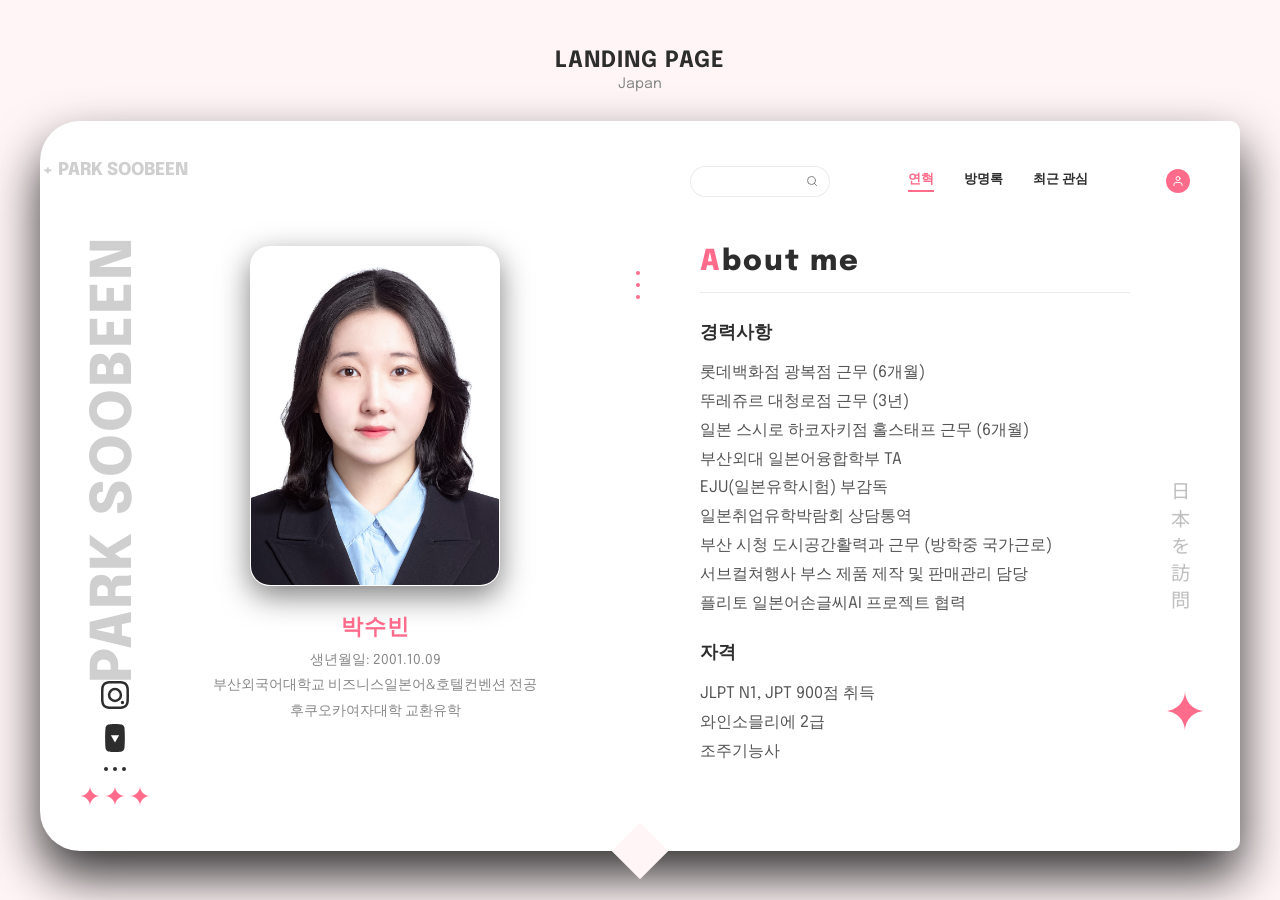
==== index.html @ f4c3bde8 "Initial commit" ====
<!DOCTYPE html>
<html lang="en">

<head>
    <meta charset="UTF-8">
    <meta name="viewport" content="width=device-width, initial-scale=1.0">
    <title>Landing Page - Japan</title>
    <link rel="preconnect" href="https://fonts.googleapis.com">
    <link rel="preconnect" href="https://fonts.gstatic.com" crossorigin>
    <link
        href="https://fonts.googleapis.com/css2?family=Epilogue:wght@400;600;700;800;900&family=Noto+Sans+JP:wght@400;700;900&display=swap"
        rel="stylesheet">
    <link rel="stylesheet" href="style.css">
</head>

<body>

    <div class="header-title">
        <h1>LANDING PAGE</h1>
        <p>Japan</p>
    </div>

    <div class="landing-card">
        <!-- Left Column -->
        <div class="left-col">
            <div class="left-branding">
                <div class="plus-japan">+ PARK SOOBEEN</div>
                <div class="vert-title">PARK SOOBEEN</div>
                <div class="vert-jp-text">
                    <a href="https://www.instagram.com" target="_blank" class="ig-link" aria-label="Instagram">
                        <svg viewBox="0 0 24 24" class="ig-icon">
                            <path
                                d="M12 2.163c3.204 0 3.584.012 4.85.07 3.252.148 4.771 1.691 4.919 4.919.058 1.265.069 1.645.069 4.849 0 3.205-.012 3.584-.069 4.849-.149 3.225-1.664 4.771-4.919 4.919-1.266.058-1.644.07-4.85.07-3.204 0-3.584-.012-4.849-.07-3.26-.149-4.771-1.699-4.919-4.92-.058-1.265-.07-1.644-.07-4.849 0-3.204.013-3.583.07-4.849.149-3.227 1.664-4.771 4.919-4.919 1.266-.057 1.645-.069 4.849-.069zM12 0C8.741 0 8.333.014 7.053.072 2.695.272.273 2.69.073 7.052.014 8.333 0 8.741 0 12c0 3.259.014 3.668.072 4.948.2 4.358 2.618 6.78 6.98 6.98C8.333 23.986 8.741 24 12 24c3.259 0 3.668-.014 4.948-.072 4.354-.2 6.782-2.618 6.979-6.98.059-1.28.073-1.689.073-4.948 0-3.259-.014-3.667-.072-4.947-.196-4.354-2.617-6.78-6.979-6.98C15.668.014 15.259 0 12 0zm0 5.838a6.162 6.162 0 100 12.324 6.162 6.162 0 000-12.324zM12 16a4 4 0 110-8 4 4 0 010 8zm6.406-11.845a1.44 1.44 0 100 2.881 1.44 1.44 0 000-2.881z" />
                        </svg>
                    </a>
                    <a href="https://www.youtube.com" target="_blank" class="yt-link" aria-label="YouTube">
                        <svg viewBox="0 0 24 24" class="yt-icon">
                            <path
                                d="M23.498 6.186a3.016 3.016 0 0 0-2.122-2.136C19.505 3.545 12 3.545 12 3.545s-7.505 0-9.377.505A3.017 3.017 0 0 0 .502 6.186C0 8.07 0 12 0 12s0 3.93.502 5.814a3.016 3.016 0 0 0 2.122 2.136c1.871.505 9.376.505 9.376.505s7.505 0 9.377-.505a3.015 3.015 0 0 0 2.122-2.136C24 15.93 24 12 24 12s0-3.93-.502-5.814zM9.545 15.568V8.432L15.818 12l-6.273 3.568z" />
                        </svg>
                    </a>
                    <div class="dots">
                        <div></div>
                        <div></div>
                        <div></div>
                    </div>
                    <div class="sparkle-group">
                        <svg viewBox="0 0 24 24" class="sparkle-icon">
                            <path
                                d="M12 0C12 6.62742 17.3726 12 24 12C17.3726 12 12 17.3726 12 24C12 17.3726 6.62742 12 0 12C6.62742 12 12 6.62742 12 0Z" />
                        </svg>
                        <svg viewBox="0 0 24 24" class="sparkle-icon">
                            <path
                                d="M12 0C12 6.62742 17.3726 12 24 12C17.3726 12 12 17.3726 12 24C12 17.3726 6.62742 12 0 12C6.62742 12 12 6.62742 12 0Z" />
                        </svg>
                        <svg viewBox="0 0 24 24" class="sparkle-icon">
                            <path
                                d="M12 0C12 6.62742 17.3726 12 24 12C17.3726 12 12 17.3726 12 24C12 17.3726 6.62742 12 0 12C6.62742 12 12 6.62742 12 0Z" />
                        </svg>
                    </div>
                </div>
            </div>
            <div class="profile-wrapper">
                <div class="image-container">
                    <img src="박수빈님 흰배경.jpg" alt="Profile picture">
                </div>
                <div class="profile-info fade-slide-in">
                    <p class="profile-name">박수빈</p>
                    <p class="profile-detail">생년월일: 2001.10.09</p>
                    <p class="profile-detail">부산외국어대학교 비즈니스일본어&호텔컨벤션 전공</p>
                    <p class="profile-detail">후쿠오카여자대학 교환유학</p>
                </div>
            </div>

            <div class="dots-vert">
                <div class="dot"></div>
                <div class="dot"></div>
                <div class="dot"></div>
            </div>
        </div>

        <!-- Right Column -->
        <div class="right-col">
            <div class="nav-bar">
                <div class="search">
                    <input type="text" placeholder="">
                    <svg viewBox="0 0 24 24" fill="none" stroke="currentColor" stroke-width="2" stroke-linecap="round"
                        stroke-linejoin="round">
                        <circle cx="11" cy="11" r="8"></circle>
                        <line x1="21" y1="21" x2="16.65" y2="16.65"></line>
                    </svg>
                </div>
                <div class="nav-links">
                    <div class="active-link"><a href="index.html" class="nav-a active">연혁</a></div>
                    <div><a href="guestbook.html" class="nav-a">방명록</a></div>
                    <div><a href="interests.html" class="nav-a">최근 관심</a></div>
                </div>
                <div class="profile-icon">
                    <svg viewBox="0 0 24 24" fill="none" stroke="currentColor" stroke-width="2" stroke-linecap="round"
                        stroke-linejoin="round">
                        <path d="M20 21v-2a4 4 0 0 0-4-4H8a4 4 0 0 0-4 4v2"></path>
                        <circle cx="12" cy="7" r="4"></circle>
                    </svg>
                </div>
            </div>

            <div class="content-area fade-slide-in">
                <div class="enjoy-japan">About me</div>
                <div class="line dark"></div>


                <div class="desc" style="margin-bottom: 20px;">
                    <strong>경력사항</strong><br>
                    롯데백화점 광복점 근무 (6개월)<br>
                    뚜레쥬르 대청로점 근무 (3년)<br>
                    일본 스시로 하코자키점 홀스태프 근무 (6개월)<br>
                    부산외대 일본어융합학부 TA<br>
                    EJU(일본유학시험) 부감독<br>
                    일본취업유학박람회 상담통역<br>
                    부산 시청 도시공간활력과 근무 (방학중 국가근로)<br>
                    서브컬쳐행사 부스 제품 제작 및 판매관리 담당<br>
                    플리토 일본어손글씨AI 프로젝트 협력
                </div>

                <div class="desc" style="margin-bottom: 40px;">
                    <strong>자격</strong><br>
                    JLPT N1, JPT 900점 취득<br>
                    와인소믈리에 2급<br>
                    조주기능사
                </div>



            </div>

            <div class="vert-tour">Tour</div>
            <div class="vert-jp-tour">日本を訪問</div>
            <svg class="sparkle-big-right sparkle-icon" viewBox="0 0 24 24">
                <path
                    d="M12 0C12 6.62742 17.3726 12 24 12C17.3726 12 12 17.3726 12 24C12 17.3726 6.62742 12 0 12C6.62742 12 12 6.62742 12 0Z" />
            </svg>
        </div>
    </div>

    <script src="script.js"></script>
</body>

</html>
---- style.css ----
:root {
    --bg-dark: #FFF5F7; /* light floral pink background */
    --card-gray: #FFFFFF; /* white card */
    --text-dark: #2D2D2D; /* black text */
    --text-gray: #888888; /* grey text */
    --accent-blue: #FF6B8B; /* radiant pink/coral accent */
    --border-line: rgba(0, 0, 0, 0.08); /* faint dark border */
}

* {
    box-sizing: border-box;
    margin: 0;
    padding: 0;
}

body {
    background-color: var(--bg-dark);
    color: var(--text-dark);
    font-family: 'Epilogue', sans-serif;
    min-height: 100vh;
    display: flex;
    flex-direction: column;
    align-items: center;
    justify-content: center;
    padding: 40px 20px;
}

.header-title {
    text-align: center;
    margin-bottom: 30px;
    text-transform: uppercase;
}

.header-title h1 {
    font-size: 1.4rem;
    font-weight: 700;
    letter-spacing: 1px;
    margin-bottom: 5px;
    color: var(--text-dark);
}

.header-title p {
    font-size: 0.9rem;
    color: var(--text-gray);
    text-transform: none;
}

.landing-card {
    display: flex;
    width: 100%;
    max-width: 1200px;
    min-height: 650px;
    height: auto;
    background-color: var(--card-gray);
    border-radius: 40px 10px 10px 40px;
    color: var(--text-dark);
    position: relative;
    box-shadow: 0 25px 50px rgba(0, 0, 0, 0.8);
    overflow: visible;
}

.landing-card::after {
    content: '';
    position: absolute;
    bottom: -20px;
    left: 50%;
    transform: translateX(-50%) rotate(45deg);
    width: 40px;
    height: 40px;
    background-color: var(--bg-dark);
}

.landing-card::before {
    content: '';
    position: absolute;
    top: 0;
    bottom: 0;
    left: 50%;
    width: 2px;
    background: linear-gradient(to right, rgba(255, 255, 255, 0.05), rgba(255, 255, 255, 0));
    transform: translateX(-50%);
    z-index: 10;
}

.left-col,
.right-col {
    flex: 1;
    position: relative;
    padding: 45px 50px;
}

/* ----- LEFT COLUMN ----- */
.left-col {
    display: flex;
}

.left-branding {
    display: flex;
    flex-direction: column;
    align-items: center;
    width: 50px;
    position: relative;
    margin-right: 20px;
}

.plus-japan {
    font-weight: 800;
    font-size: 1.1rem;
    white-space: nowrap;
    margin-top: -5px;
    margin-bottom: 40px;
    color: #CFCFCF;
}

.vert-title {
    font-size: 3.5rem;
    font-weight: 800;
    transform: rotate(180deg);
    writing-mode: vertical-rl;
    letter-spacing: 2px;
    position: absolute;
    top: 70px;
    color: #CFCFCF;
}

.vert-jp-text {
    font-family: 'Noto Sans JP', sans-serif;
    font-size: 1.6rem;
    font-weight: 900;
    writing-mode: vertical-rl;
    letter-spacing: 6px;
    position: absolute;
    bottom: 0px;
    display: flex;
    align-items: center;
    gap: 15px;
}

.yt-link, .ig-link {
    cursor: pointer;
    transition: transform 0.2s ease, opacity 0.2s;
    display: flex;
    align-items: center;
    justify-content: center;
}

.yt-link:hover, .ig-link:hover {
    transform: scale(1.1);
    opacity: 0.8;
}

.yt-link:hover .yt-icon, .ig-link:hover .ig-icon {
    fill: var(--accent-blue);
}

.yt-icon, .ig-icon {
    width: 28px;
    height: 28px;
    fill: var(--text-dark);
    transform: rotate(90deg);
    transition: fill 0.2s;
}

.sparkle-group {
    display: flex;
    flex-direction: column;
    gap: 5px;
}

.sparkle-group svg {
    width: 20px;
    height: 20px;
    transform: rotate(90deg);
}

.vert-jp-text .dots {
    display: flex;
    flex-direction: column;
    align-items: center;
    gap: 5px;
}

.vert-jp-text .dots div {
    width: 4px;
    height: 4px;
    background: var(--text-dark);
    border-radius: 50%;
}

.profile-wrapper {
    flex: 1;
    display: flex;
    flex-direction: column;
    justify-content: center;
    align-items: center;
    gap: 25px;
    height: 100%;
    position: relative;
}

.image-container {
    width: 250px;
    height: 340px;
    border-radius: 20px;
    overflow: hidden;
    box-shadow: 0 10px 30px rgba(0, 0, 0, 0.5);
    border: 1px solid rgba(255,255,255,0.05);
    position: relative;
}

.image-container img {
    width: 100%;
    height: 100%;
    object-fit: cover;
    object-position: center;
}

.profile-info {
    text-align: center;
    width: 100%;
}

.profile-name {
    font-size: 1.4rem;
    font-weight: 800;
    margin-bottom: 8px;
    color: var(--accent-blue);
    letter-spacing: 1px;
}

.profile-detail {
    font-size: 0.85rem;
    color: var(--text-gray);
    margin-bottom: 5px;
    line-height: 1.5;
}

.dots-vert {
    position: absolute;
    right: 0px;
    top: 150px;
    display: flex;
    flex-direction: column;
    gap: 8px;
}

.dots-vert .dot {
    width: 4px;
    height: 4px;
    background-color: var(--accent-blue);
    border-radius: 50%;
}

/* ----- RIGHT COLUMN ----- */
.nav-bar {
    display: flex;
    justify-content: space-between;
    align-items: center;
    margin-bottom: 50px;
}

.search {
    position: relative;
}

.search input {
    background-color: rgba(255, 255, 255, 0.08);
    color: var(--text-dark);
    border: 1px solid var(--border-line);
    border-radius: 20px;
    padding: 8px 16px;
    padding-right: 32px;
    font-family: inherit;
    font-size: 0.8rem;
    width: 140px;
    outline: none;
    transition: border-color 0.2s;
}

.search input:focus {
    border-color: var(--accent-blue);
}

.search svg {
    position: absolute;
    right: 12px;
    top: 50%;
    transform: translateY(-50%);
    width: 12px;
    height: 12px;
    opacity: 0.6;
    stroke: var(--text-dark);
}

.nav-links {
    display: flex;
    gap: 30px;
    font-size: 0.8rem;
    font-weight: 700;
}

.nav-links div {
    cursor: pointer;
}

.active-link {
    border-bottom: 2px solid var(--accent-blue);
    padding-bottom: 2px;
}

.active-link .nav-a {
    color: var(--accent-blue);
}

.profile-icon {
    width: 24px;
    height: 24px;
    background-color: var(--accent-blue);
    border-radius: 50%;
    color: #fff;
    display: flex;
    align-items: center;
    justify-content: center;
    cursor: pointer;
}

.profile-icon svg {
    width: 12px;
    height: 12px;
}

.content-area {
    padding-right: 60px;
    position: relative;
    padding-left: 10px;
}

.enjoy-japan {
    font-size: 1.8rem;
    font-weight: 800;
    letter-spacing: 2px;
    margin-bottom: 15px;
    color: var(--text-dark);
}

.enjoy-japan::first-letter {
    color: var(--accent-blue);
}

.line {
    width: 100%;
    height: 1px;
    background-color: var(--border-line);
    margin-bottom: 25px;
    position: relative;
}

.desc {
    font-size: 1rem;
    line-height: 1.8;
    color: #555555;
    margin-bottom: 30px;
    max-width: 90%;
}

.desc strong {
    color: var(--text-dark);
    font-weight: 800;
    font-size: 1.1rem;
    display: inline-block;
    margin-bottom: 10px;
}

.cols {
    display: flex;
    gap: 60px;
    margin-bottom: 40px;
    position: relative;
    margin-top: 50px;
}

.cols::before {
    content: '';
    position: absolute;
    top: -20px;
    left: 0;
    width: 100%;
    height: 1px;
    background-color: var(--border-line);
}

.cols .left-part h3 {
    font-size: 1.6rem;
    font-weight: 800;
    margin-bottom: 15px;
    color: var(--accent-blue);
}

.cols .right-part h4 {
    font-size: 0.9rem;
    font-weight: 800;
    margin-bottom: 15px;
}

.cols-text {
    font-size: 0.8rem;
    line-height: 1.6;
    color: var(--text-gray);
    max-width: 200px;
}

.see-more-section {
    position: relative;
    margin-top: 40px;
}

.see-more {
    font-size: 1.2rem;
    font-weight: 800;
    margin-bottom: 15px;
    text-transform: lowercase;
    cursor: pointer;
    display: inline-block;
    color: var(--accent-blue);
}

.bottom-line {
    width: 100%;
    height: 1px;
    background-color: var(--border-line);
    margin-bottom: 15px;
    position: relative;
}

.sparkle-see-more {
    position: absolute;
    right: 0;
    top: -15px;
    width: 30px;
    height: 30px;
}

.footer {
    display: flex;
    justify-content: space-between;
    align-items: center;
}

.address {
    font-size: 0.8rem;
    color: var(--text-gray);
    font-weight: 600;
}

.socials {
    display: flex;
    gap: 8px;
}

.social {
    width: 22px;
    height: 22px;
    background-color: var(--border-line);
    color: var(--text-dark);
    border-radius: 50%;
    display: flex;
    align-items: center;
    justify-content: center;
    font-size: 0.6rem;
    cursor: pointer;
    font-weight: bold;
    transition: background 0.2s, color 0.2s;
}

.social:hover {
    background-color: var(--accent-blue);
    color: #fff;
}

.vert-tour {
    position: absolute;
    right: 40px;
    top: 200px;
    font-size: 2.8rem;
    font-weight: 800;
    writing-mode: vertical-rl;
    letter-spacing: 2px;
    color: rgba(255, 255, 255, 0.05); /* very subtle dark theme watermark */
}

.vert-jp-tour {
    position: absolute;
    right: 45px;
    top: 360px;
    font-family: 'Noto Sans JP', sans-serif;
    font-size: 1.2rem;
    font-weight: 400;
    writing-mode: vertical-rl;
    letter-spacing: 8px;
    opacity: 0.3;
}

.sparkle-big-right {
    position: absolute;
    right: 35px;
    bottom: 120px;
    width: 40px;
    height: 40px;
}

/* SVG Sparkle Icon */
.sparkle-icon {
    fill: var(--accent-blue);
}

/* Guestbook Additions */
.nav-a {
    text-decoration: none;
    color: inherit;
    transition: color 0.2s;
}

.nav-a:hover {
    color: var(--accent-blue);
}

.gb-container {
    margin-top: 30px;
    width: 100%;
}

.gb-form {
    display: flex;
    flex-direction: column;
    gap: 15px;
    margin-bottom: 30px;
}

.gb-form input,
.gb-form textarea {
    background: transparent;
    border: none;
    border-bottom: 1px solid var(--border-line);
    padding: 10px 0;
    font-family: inherit;
    font-size: 0.9rem;
    color: var(--text-dark);
    outline: none;
    resize: none;
    transition: border-color 0.2s;
}

.gb-form input::placeholder,
.gb-form textarea::placeholder {
    color: #555;
}

.gb-form input:focus,
.gb-form textarea:focus {
    border-bottom-color: var(--accent-blue);
}

.gb-submit {
    align-self: flex-start;
    background-color: var(--accent-blue);
    color: #ffffff;
    border: none;
    padding: 10px 24px;
    border-radius: 20px;
    cursor: pointer;
    font-size: 0.8rem;
    font-weight: 700;
    font-family: inherit;
    transition: transform 0.2s, opacity 0.2s;
}

.gb-submit:hover {
    transform: translateY(-2px);
    opacity: 0.9;
    box-shadow: 0 4px 15px rgba(0, 102, 255, 0.4);
}

.gb-entries {
    display: flex;
    flex-direction: column;
    gap: 20px;
    max-height: 200px;
    overflow-y: auto;
    padding-right: 15px;
}

.gb-entries::-webkit-scrollbar {
    width: 4px;
}

.gb-entries::-webkit-scrollbar-thumb {
    background-color: var(--border-line);
    border-radius: 4px;
}

.gb-entry {
    background-color: rgba(255, 255, 255, 0.05);
    padding: 15px;
    border-radius: 10px;
    display: flex;
    flex-direction: column;
    gap: 5px;
    border: 1px solid rgba(255, 255, 255, 0.02);
}

.gb-entry-name {
    font-weight: 800;
    font-size: 0.85rem;
    color: var(--accent-blue);
}

.gb-entry-msg {
    font-size: 0.8rem;
    color: var(--text-gray);
    line-height: 1.5;
}

/* Animations */
.fade-slide-in {
    opacity: 0;
    animation: fadeSlideRight 0.8s cubic-bezier(0.2, 0.8, 0.2, 1) forwards;
}

@keyframes fadeSlideRight {
    0% {
        opacity: 0;
        transform: translateX(-40px);
    }
    100% {
        opacity: 1;
        transform: translateX(0);
    }
}

/* Interests Page Additions */
.interests-container {
    display: flex;
    flex-direction: column;
    gap: 15px;
    margin-top: 30px;
}

.interest-bar {
    border: 2px solid var(--accent-blue);
    border-radius: 12px;
    padding: 18px 25px;
    background-color: rgba(255, 107, 139, 0.05); /* very light pink */
    transition: transform 0.3s ease, box-shadow 0.3s ease, background-color 0.3s ease;
    cursor: default;
    color: var(--text-dark);
    font-weight: 700;
    font-size: 0.95rem;
}

.interest-bar:hover {
    transform: scale(1.02);
    box-shadow: 0 8px 15px rgba(255, 107, 139, 0.15);
    background-color: rgba(255, 107, 139, 0.1);
}

/* Responsive Design */
@media (max-width: 850px) {
    body {
        padding: 20px 10px;
    }

    .landing-card {
        height: auto;
        flex-direction: column;
        border-radius: 20px;
    }

    .landing-card::after,
    .landing-card::before {
        display: none;
    }

    .left-col {
        flex-direction: column;
        padding: 30px 20px;
    }

    .left-branding {
        width: 100%;
        flex-direction: row;
        justify-content: space-between;
        align-items: center;
        margin-right: 0;
        margin-bottom: 20px;
    }

    .plus-japan {
        margin: 0;
        font-size: 1.2rem;
    }

    .vert-title,
    .vert-tour,
    .vert-jp-tour,
    .sparkle-big-right,
    .dots-vert {
        display: none;
    }

    .vert-jp-text {
        position: static;
        writing-mode: horizontal-tb;
        gap: 15px;
    }

    .vert-jp-text .dots {
        flex-direction: row;
    }

    .ig-icon,
    .yt-icon,
    .sparkle-group svg {
        transform: none;
    }

    .sparkle-group {
        flex-direction: row;
    }

    .profile-wrapper {
        height: auto;
        gap: 20px;
    }

    .image-container {
        height: 350px;
        width: 100%;
        max-width: 280px;
        min-height: unset;
        flex: none;
    }
    
    .profile-info {
        margin-bottom: 20px;
    }

    .right-col {
        padding: 30px 20px;
    }

    .nav-bar {
        flex-direction: column;
        align-items: flex-start;
        gap: 20px;
        margin-bottom: 30px;
    }

    .search {
        width: 100%;
    }

    .search input {
        width: 100%;
    }

    .nav-links {
        flex-wrap: wrap;
        gap: 15px;
        width: 100%;
    }

    .content-area {
        padding-right: 0;
        padding-left: 0;
    }

    .cols {
        flex-direction: column;
        gap: 25px;
        margin-top: 30px;
        margin-bottom: 30px;
    }

    .cols-text {
        max-width: 100%;
    }

    .footer {
        flex-direction: column;
        align-items: flex-start;
        gap: 15px;
    }
}
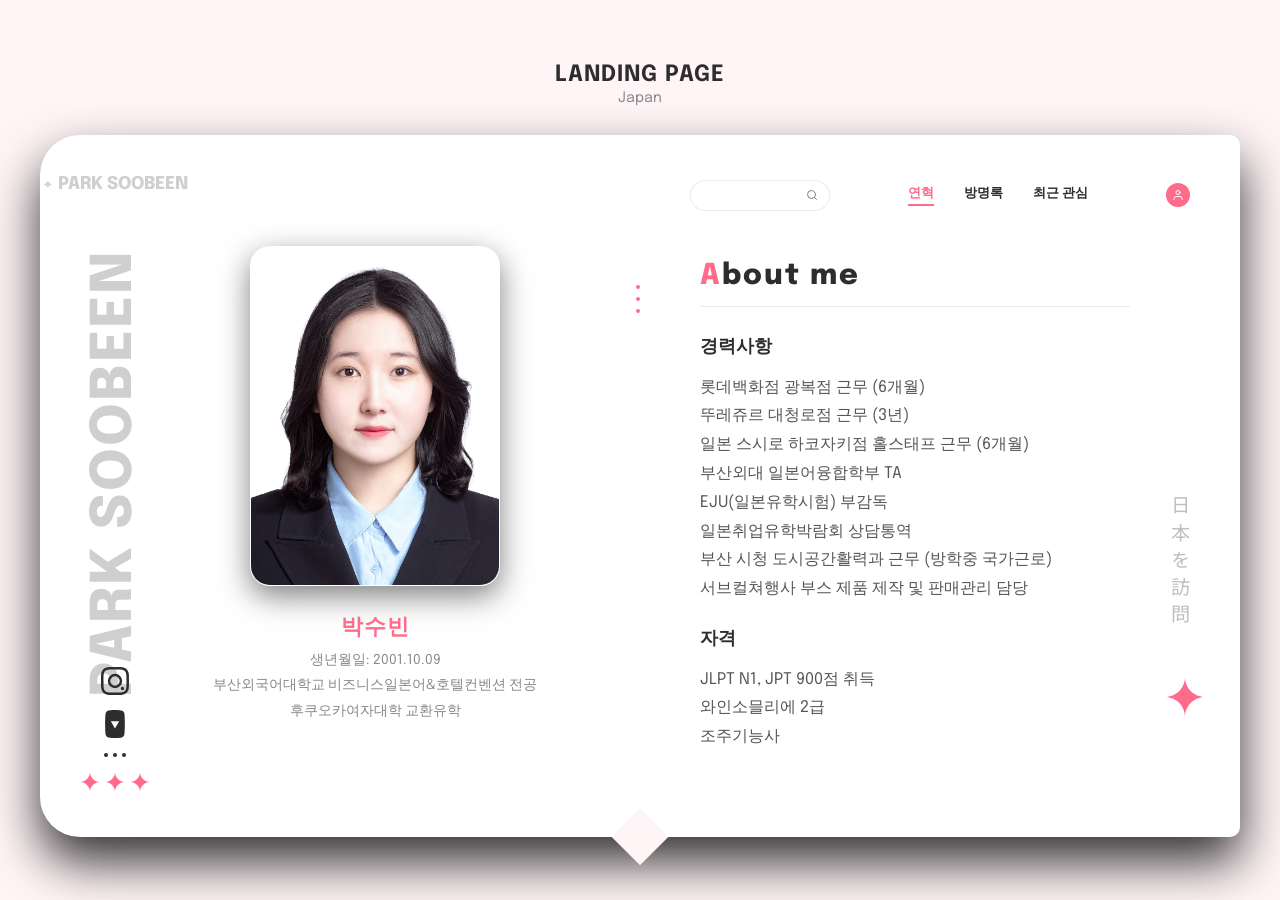
==== commit 18ee0138: "Remove Flitto AI cooperation from experiences" ====
--- a/index.html
+++ b/index.html
@@ -118,8 +118,7 @@
                     EJU(일본유학시험) 부감독<br>
                     일본취업유학박람회 상담통역<br>
                     부산 시청 도시공간활력과 근무 (방학중 국가근로)<br>
-                    서브컬쳐행사 부스 제품 제작 및 판매관리 담당<br>
-                    플리토 일본어손글씨AI 프로젝트 협력
+                    서브컬쳐행사 부스 제품 제작 및 판매관리 담당
                 </div>
 
                 <div class="desc" style="margin-bottom: 40px;">
